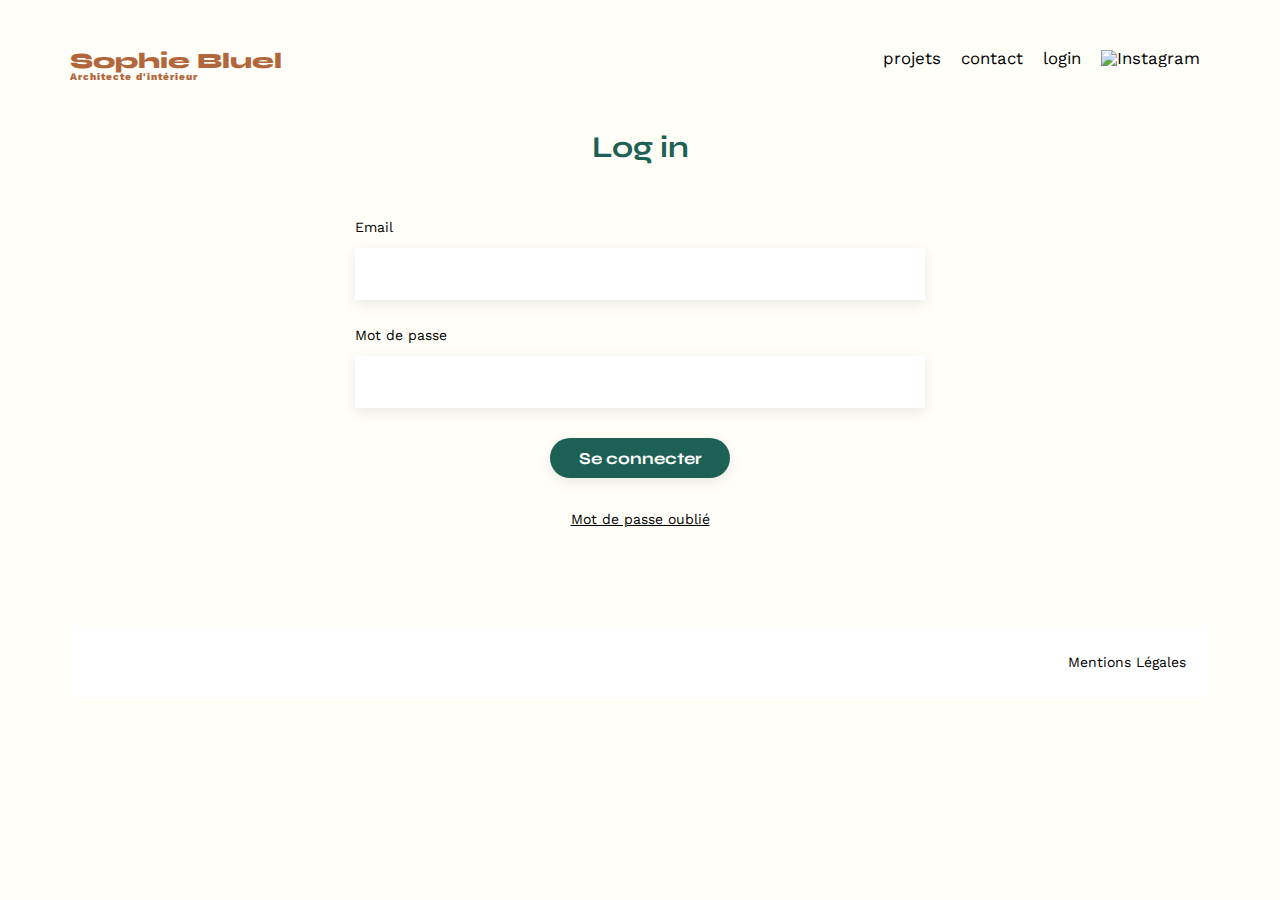
==== FrontEnd/login.html @ bb814977 "Récupération works, ajout filtres, création page login" ====
<!DOCTYPE html>
<html lang="fr">
    <head>
        <meta charset="UTF-8">
        <title>Sophie Bluel - Architecte d'intérieur</title>
        <meta name="viewport" content="width=device-width, initial-scale=1.0">
        <link rel="preconnect" href="https://fonts.googleapis.com">
        <link rel="preconnect" href="https://fonts.gstatic.com" crossorigin>
        <link href="https://fonts.googleapis.com/css2?family=Syne:wght@700;800&family=Work+Sans&display=swap" rel="stylesheet">
        <meta name="description" content="">
        <link rel="stylesheet" href="./assets/style.css">
        <!-- <script src="recup.js" defer></script> -->
    </head>
    <body>
        <header>
            <h1>Sophie Bluel <span>Architecte d'intérieur</span></h1>
            <nav>
                <ul>
                    <li>projets</li>
                    <li>contact</li>
                    <li>login</li>
                    <li><img src="./assets/icons/instagram.png" alt="Instagram"></li>
                </ul>
            </nav>
        </header>
        <main>
            <section id="login">
                <article>
                    <h2>Log in</h2>
                    <form action="#" method="post">
                        <label for="email">Email</label>
                        <input type="email" name="email" id="email">
                        <label for="password">Mot de passe</label>
                        <input type="password" name="password" id="password" cols="30" rows="10"></textarea>
                        <input type="submit" value="Se connecter">
                    </form>
                    <a href="#">Mot de passe oublié</a>
                </article>
            </section>
            
            
                
            </section>
        </main>

        <footer>
            <nav>
                <ul>
                    <li>Mentions Légales</li>
                </ul>
            </nav>
        </footer>
    </body>
</html>
---- FrontEnd/assets/style.css ----
/* http://meyerweb.com/eric/tools/css/reset/
   v2.0 | 20110126
   License: none (public domain)
*/

html, body, div, span, applet, object, iframe,
h1, h2, h3, h4, h5, h6, p, blockquote, pre,
a, abbr, acronym, address, big, cite, code,
del, dfn, em, img, ins, kbd, q, s, samp,
small, strike, strong, sub, sup, tt, var,
b, u, i, center,
dl, dt, dd, ol, ul, li,
fieldset, form, label, legend,
table, caption, tbody, tfoot, thead, tr, th, td,
article, aside, canvas, details, embed,
figure, figcaption, footer, header, hgroup,
menu, nav, output, ruby, section, summary,
time, mark, audio, video {
	margin: 0;
	padding: 0;
	border: 0;
	font-size: 100%;
	font: inherit;
	vertical-align: baseline;
}
/* HTML5 display-role reset for older browsers */
article, aside, details, figcaption, figure,
footer, header, hgroup, menu, nav, section {
	display: block;
}
body {
	line-height: 1;
	background-color:#FFFEF8;
	;
}
ol, ul {
	list-style: none;
}
blockquote, q {
	quotes: none;
}
blockquote:before, blockquote:after,
q:before, q:after {
	content: '';
	content: none;
}
table {
	border-collapse: collapse;
	border-spacing: 0;
}
/** end reset css**/
body {
	max-width: 1140px;
	margin:auto;
	font-family: 'Work Sans' ;
	font-size: 14px;
}
header {
	display: flex;
	justify-content: space-between;
	margin: 50px 0
}
section {
	margin: 50px 0
}

h1{
	display: flex;
	flex-direction: column;
	font-family: 'Syne';
	font-size: 22px;
	font-weight: 800;
	color: #B1663C
}

h1 > span {
	font-family: 'Work Sans';
	font-size:10px;
	letter-spacing: 0.1em;
;
}

h2{
	font-family: 'Syne';
	font-weight: 700;
	font-size: 30px;
	color: #1D6154
}
nav ul {
	display: flex;
	align-items: center;
	list-style-type: none;

}
nav li {
	padding: 0 10px;
	font-size: 1.2em;
}
nav a{
	text-decoration: none;
	color:black
}

li:hover, a:hover{
	color: #B1663C;
}
#introduction {
	display: flex;
	align-items: center;
}
#introduction figure {
	flex: 1
}
#introduction img {
	display: block;
	margin: auto;
	width: 80%;
}

#introduction article {
	flex: 1
}
#introduction h2 {
	margin-bottom: 1em;
}

#introduction p {
	margin-bottom: 0.5em;
}
#portfolio h2 {
	text-align: center;
	margin-bottom: 1em;
}
/*****************************************************************/
.filtersContainer{
	display:flex;
	width:560px;
	margin:auto;
	justify-content: space-between;
	margin-bottom: 30px;
}
.filtersContainer div{
	font-family: 'Syne';
	font-weight: 700;
	color: #1D6154;
	border:1px solid;
	border-radius: 20px;
	padding:10px 20px;
}

.filtersContainer .btnActive{
	background-color: #1D6154;
	color:white;
} 

.filtersContainer div:hover{
	background-color: #1D6154;
	color:white;
}
.hidden{
	display:none;
}

/***************************************************************/

.gallery {
	width: 100%;
	display: grid;
	grid-template-columns: 1fr 1fr 1fr;
	grid-column-gap: 20px;
	grid-row-gap: 20px;
}

.gallery img {
	width: 100%;

}

/**********************************************************/
#contact, #login {
	width: 50%;
margin: auto;
}
#contact > *, #login > *{
	text-align: center;

}
#contact h2, #login h2{
	margin-bottom: 20px;
}
#contact form , #login form{
	text-align: left;
	margin-top:30px;
	display: flex;
	flex-direction: column;
}

#contact input , #login input{
	height: 50px;
	font-size: 1.2em;
	border: none;
	box-shadow: 0px 4px 14px rgba(0, 0, 0, 0.09);
}

#login input[type="submit"]{
	height:40px;
	margin-top:30px;;
}
#login a{
	color:black;
}

#login a:hover{
	color:#B1663C;
}

#contact label , #login label{
	margin: 2em 0 1em 0;
}
/********************************************************/

#contact textarea {
	border: none;
	box-shadow: 0px 4px 14px rgba(0, 0, 0, 0.09);
}

input[type="submit"]{
	font-family: 'Syne';
	font-weight: 700;
	color: white;
	background-color: #1D6154;
	margin : 2em auto ;
	width: 180px;
	text-align: center;
	border-radius: 60px ;
}

footer{
margin-top:100px;
background-color: white;
padding: 15px 0;
}

footer nav ul {
	display: flex;
	justify-content: flex-end;
	margin: 1em
}
footer nav li{
	font-size: 1em;
}
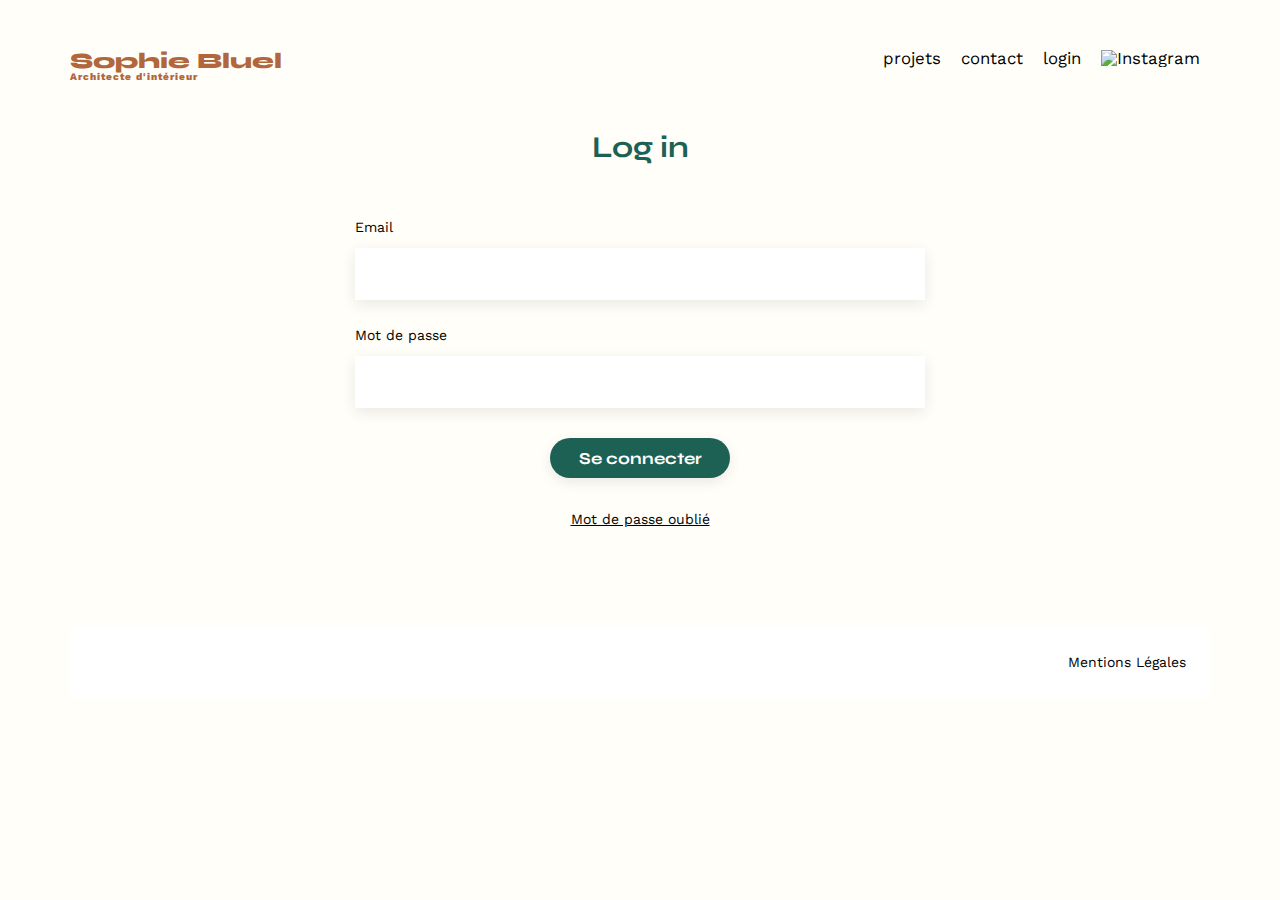
==== commit b8a2865c: "Amélioration du script js pour les works et le filtre des catégories, création page de login et js s" ====
--- a/FrontEnd/login.html
+++ b/FrontEnd/login.html
@@ -9,7 +9,7 @@
         <link href="https://fonts.googleapis.com/css2?family=Syne:wght@700;800&family=Work+Sans&display=swap" rel="stylesheet">
         <meta name="description" content="">
         <link rel="stylesheet" href="./assets/style.css">
-        <!-- <script src="recup.js" defer></script> -->
+        <script src="scriptLogin.js" defer></script>
     </head>
     <body>
         <header>
@@ -27,11 +27,11 @@
             <section id="login">
                 <article>
                     <h2>Log in</h2>
-                    <form action="#" method="post">
+                    <form action="#" method="post" id="form">
                         <label for="email">Email</label>
                         <input type="email" name="email" id="email">
                         <label for="password">Mot de passe</label>
-                        <input type="password" name="password" id="password" cols="30" rows="10"></textarea>
+                        <input type="password" name="password" id="password"></textarea>
                         <input type="submit" value="Se connecter">
                     </form>
                     <a href="#">Mot de passe oublié</a>
--- a/FrontEnd/assets/style.css
+++ b/FrontEnd/assets/style.css
@@ -55,10 +55,11 @@
 	font-family: 'Work Sans' ;
 	font-size: 14px;
 }
+
 header {
 	display: flex;
 	justify-content: space-between;
-	margin: 50px 0
+	margin: 50px 0;
 }
 section {
 	margin: 50px 0
@@ -157,8 +158,32 @@
 	background-color: #1D6154;
 	color:white;
 }
+
+.edit{
+	position: absolute;
+    top: 0px;
+	left:0px;
+	width:100%;
+	color:white;
+	background-color: black;
+	height:50px;
+	text-align:center;
+	line-height:40px;
+	
+}
+
+.modifier{
+	position: relative;
+    top: -47px;
+    left: 700px;
+	width: 80px;
+}
+
 .hidden{
 	display:none;
+}
+.fa-pen-to-square{
+	color: black
 }
 
 /***************************************************************/
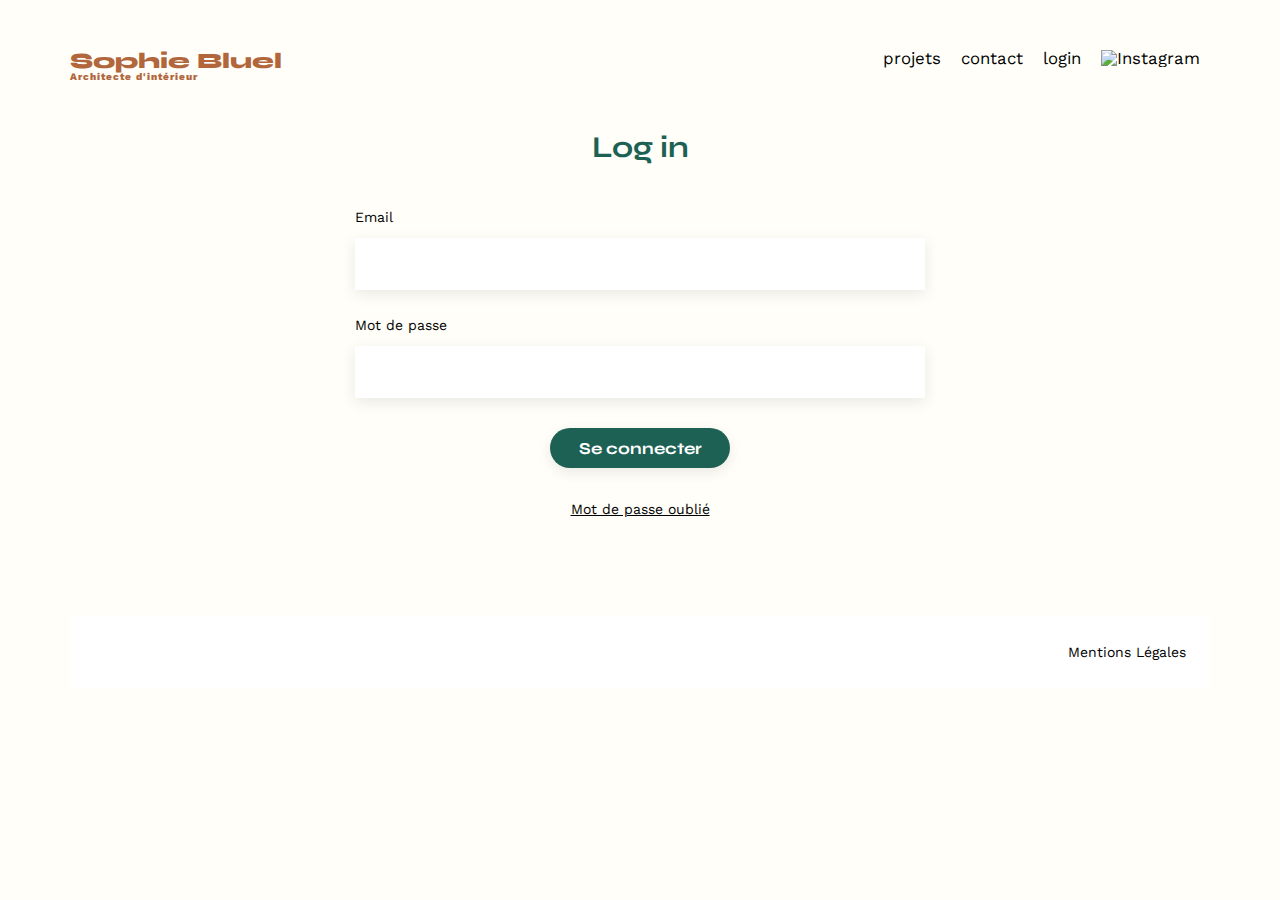
==== commit 323003bf: "correction validator login" ====
--- a/FrontEnd/login.html
+++ b/FrontEnd/login.html
@@ -31,7 +31,7 @@
                         <label for="email">Email</label>
                         <input type="email" name="email" id="email">
                         <label for="password">Mot de passe</label>
-                        <input type="password" name="password" id="password"></textarea>
+                        <input type="password" name="password" id="password">
                         <input type="submit" value="Se connecter">
                     </form>
                     <a href="#">Mot de passe oublié</a>
--- a/FrontEnd/assets/style.css
+++ b/FrontEnd/assets/style.css
@@ -105,13 +105,22 @@
 li:hover, a:hover{
 	color: #B1663C;
 }
+
+.pointer{
+	cursor:pointer;	
+}
+
+
+/**********************accueil*******************************************/
 #introduction {
 	display: flex;
 	align-items: center;
 }
+
 #introduction figure {
 	flex: 1
 }
+
 #introduction img {
 	display: block;
 	margin: auto;
@@ -121,6 +130,7 @@
 #introduction article {
 	flex: 1
 }
+
 #introduction h2 {
 	margin-bottom: 1em;
 }
@@ -128,11 +138,28 @@
 #introduction p {
 	margin-bottom: 0.5em;
 }
+
 #portfolio h2 {
 	text-align: center;
 	margin-bottom: 1em;
-}
-/*****************************************************************/
+	margin-top: 4em;
+}
+
+.gallery {
+	width: 100%;
+	display: grid;
+	grid-template-columns: 1fr 1fr 1fr;
+	grid-column-gap: 20px;
+	grid-row-gap: 20px;
+}
+
+.gallery img, .galleryModale img {
+	width: 100%;
+	object-fit: cover;
+	height: 96%;
+}
+
+/**********************categories*******************************************/
 .filtersContainer{
 	display:flex;
 	width:560px;
@@ -140,13 +167,15 @@
 	justify-content: space-between;
 	margin-bottom: 30px;
 }
-.filtersContainer div{
+
+.filtersContainer div, .btnAddPhoto, .submitButton{
 	font-family: 'Syne';
 	font-weight: 700;
 	color: #1D6154;
 	border:1px solid;
 	border-radius: 20px;
 	padding:10px 20px;
+	cursor:pointer;
 }
 
 .filtersContainer .btnActive{
@@ -157,6 +186,11 @@
 .filtersContainer div:hover{
 	background-color: #1D6154;
 	color:white;
+}
+
+/**********************admin*************************************/
+.hidden{
+	display:none;
 }
 
 .edit{
@@ -169,58 +203,46 @@
 	height:50px;
 	text-align:center;
 	line-height:40px;
-	
-}
-
-.modifier{
+}
+
+.btnModifier{
 	position: relative;
     top: -47px;
     left: 700px;
 	width: 80px;
 }
 
-.hidden{
-	display:none;
-}
 .fa-pen-to-square{
 	color: black
 }
 
-/***************************************************************/
-
-.gallery {
-	width: 100%;
-	display: grid;
-	grid-template-columns: 1fr 1fr 1fr;
-	grid-column-gap: 20px;
-	grid-row-gap: 20px;
-}
-
-.gallery img {
-	width: 100%;
-
-}
-
-/**********************************************************/
-#contact, #login {
+/***********************mise en forme formulaires & modale***********************************/
+#contact, #login, #modaleContainer {
 	width: 50%;
-margin: auto;
-}
-#contact > *, #login > *{
+	margin: auto;
+}
+
+#contact > *, #login > *,#modaleContainer > *{
 	text-align: center;
 
 }
-#contact h2, #login h2{
+
+#contact h2, #login h2, #modaleContainer h2{
 	margin-bottom: 20px;
 }
-#contact form , #login form{
+
+#contact form, #login form, #modaleContainer form{
 	text-align: left;
 	margin-top:30px;
 	display: flex;
 	flex-direction: column;
 }
 
-#contact input , #login input{
+#login form{
+	margin-top:0;
+}
+
+#contact input , #login input, #modaleContainer input, #modaleContainer select{
 	height: 50px;
 	font-size: 1.2em;
 	border: none;
@@ -229,8 +251,10 @@
 
 #login input[type="submit"]{
 	height:40px;
-	margin-top:30px;;
-}
+	margin-top:30px;
+	cursor:pointer;
+}
+
 #login a{
 	color:black;
 }
@@ -239,17 +263,22 @@
 	color:#B1663C;
 }
 
-#contact label , #login label{
+#baliseErreur2{
+	position: absolute;
+    top: 208px;
+    left: calc(50% - 85px);
+}
+
+#contact label , #login label, #modaleContainer label{
 	margin: 2em 0 1em 0;
 }
-/********************************************************/
 
 #contact textarea {
 	border: none;
 	box-shadow: 0px 4px 14px rgba(0, 0, 0, 0.09);
 }
 
-input[type="submit"]{
+input[type="submit"] {
 	font-family: 'Syne';
 	font-weight: 700;
 	color: white;
@@ -260,10 +289,209 @@
 	border-radius: 60px ;
 }
 
+/*****************************modale******************************/
+.galleryModale{
+	width: 68%;
+    height: 60%;
+    display: grid;
+    grid-template-columns: repeat(5, 1fr);
+    grid-column-gap: 10px;
+    grid-row-gap: 30px;
+    margin: 0px auto;
+    overflow: auto;
+    padding: 35px 0;
+	grid-auto-rows: 110px;
+}
+
+#modaleContainer{
+	position: fixed;
+    top: 0;
+    left: 0;
+    width: 100%;
+    height: 100%;
+    display: none;
+    align-items: center;
+    justify-content: center;
+    background-color: rgba(0, 0, 0, 0.3);
+    overflow: auto;
+}
+
+.modaleDeleteWorks, .modaleAddWorks{
+	position:relative;
+    background-color: white;
+    border-radius: 15px;
+    width: 43vw;
+    height: 660px;
+    text-align: center;
+}
+
+.modaleDeleteWorks h1, .modaleAddWorks h1{
+	position:relative;
+	font-size:26px;
+	color :black;
+	font-family: Work Sans;
+	font-weight: 400;
+	margin-top:40px;
+}
+
+/******************delete part********************/
+.galleryModale figure{
+	position:relative;
+}
+
+.trashIcon{
+	display: flex;
+    justify-content: center;
+    align-items: center;
+    width: 30px;
+    height: 25px;
+    position: absolute;
+    right: 0px;
+}
+
+.trashIcon .fa-sm{
+    font-size: .800em;
+    line-height: 0.9em;
+}
+
+.fa-trash-can{
+	position: absolute;
+	top :5px;
+	right:5px;
+	width:10px;
+	height:10px;
+	color: #ffffff;
+	padding:3px;
+	background-color: black;
+}
+
+.fa-xmark{
+	position:absolute;
+	top:30px;
+	right:30px;
+}
+
+/******************************add photo part**********************************/
+.addPhotoForm{
+	width: 68%;
+	margin: 60px auto;
+}
+
+.btnAddPhoto, #modaleContainer [type="submit"]{
+	width:250px;
+	height:39px;
+	border:none;
+}
+
+#modaleContainer .photoInputWrapper [type="file"]{
+	display:none;
+}
+
+#photoContainer .photoBtn{
+	margin: 0;
+}
+
+.btnAddPhoto{
+	background-color: #1D6154;
+	color:white;
+	margin-bottom: 40px;
+}
+
+.galleryLowPart{
+	position: absolute;
+    bottom: 0px;
+    left: 0px;
+    right: 0px;
+}
+
+.greyLine, .greyLineAddPhoto{
+	margin:40px auto;
+	width:68%;
+	height:1px;
+	background-color: #B3B3B3;
+}
+
+.greyLineAddPhoto{
+	margin:40px auto;
+	height:1px;
+}
+
+#modaleContainer [type="submit"] {
+	background-color: #A7A7A7;
+	color:white;
+	line-height:1em;
+	margin: 0 0 40px 0;
+}
+
+#modaleContainer .modaleAddWorks [type="text"], #modaleContainer .modaleAddWorks select {
+	font-family: 'Work Sans';
+	font-size: 14px;
+	color:#444444;
+}
+
+.photoInputWrapper{
+	display: flex;
+	justify-content:center;
+	align-items:center;
+	background-color: #E8F1F6;
+	width:100%;
+	height:170px;
+ }
+
+.photoInputWrapper div {
+	font-size: 10px;
+	text-align: center;
+}
+
+.photoInputWrapper .photoBtn{
+	font-size: 14px;
+	padding:10px 35px;
+	background-color: #CBD6DC;
+	border-radius: 15px;
+	width:fit-content;
+	color:#306685;
+	font-weight:600;
+}
+
+.fa-image{
+	color:#B9C5CC;
+	width:200px;
+}
+
+.photoInputWrapper .fa-2xl{
+	font-size: 7.5em;
+	line-height: 1em;
+}
+
+#image{
+	max-height: 170px; 
+	display: none;
+}
+
+#photoContainer{
+	display: flex;
+    flex-direction: column;
+	align-items: center;
+}
+
+#erreurChamp{
+	position: absolute;
+	top: 520px;
+    right: 125px;
+    left: 125px;
+    text-align: center;
+}
+
+.modaleAddWorks #btnValiderActive{
+	background-color: #1D6154;
+	color:white;
+} 
+
+/*****************************footer*****************************/
 footer{
-margin-top:100px;
-background-color: white;
-padding: 15px 0;
+	margin-top:100px;
+	background-color: white;
+	padding: 15px 0;
 }
 
 footer nav ul {
@@ -271,6 +499,7 @@
 	justify-content: flex-end;
 	margin: 1em
 }
+
 footer nav li{
 	font-size: 1em;
 }
